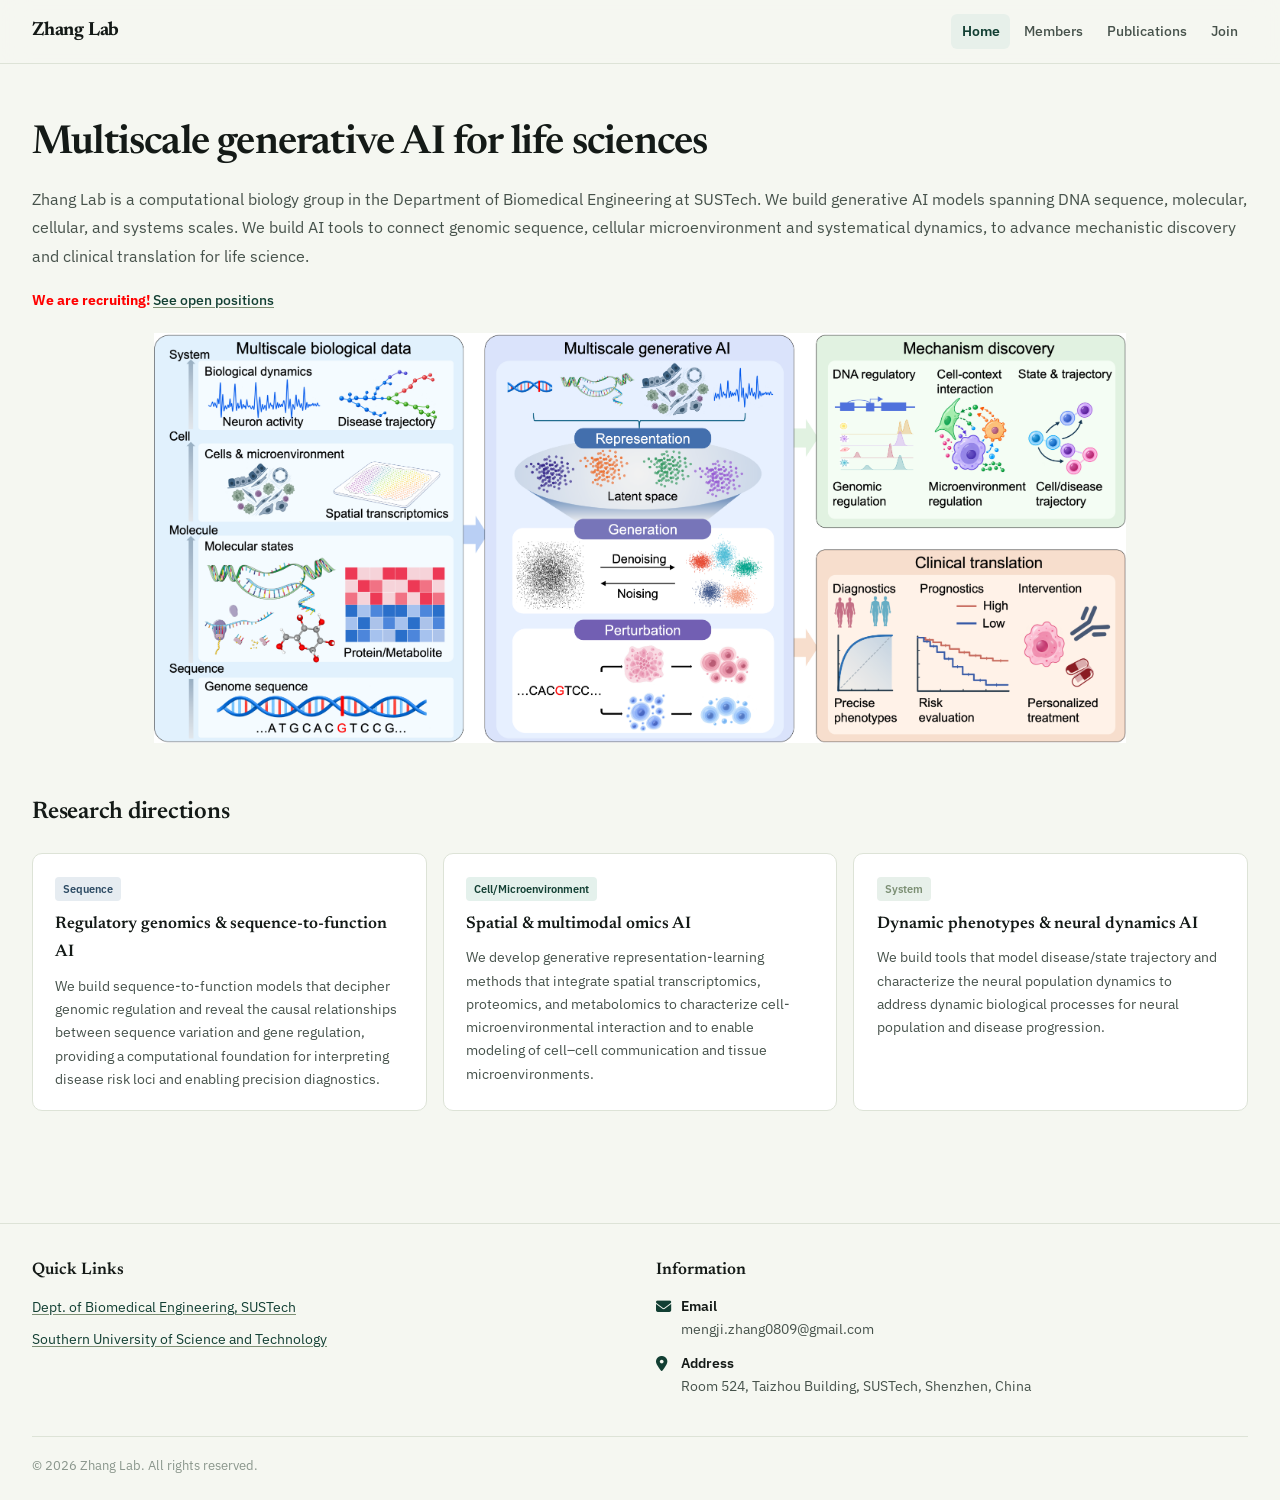
==== index.html @ 7299da32 "Modify image margin in hero note section Adjusted the margin of the research framework image." ====
<!DOCTYPE html>
<html lang="en">
<head>
<meta charset="UTF-8">
<meta name="viewport" content="width=device-width, initial-scale=1.0">
<title>Zhang Lab — Computational Biology, SUSTech</title>
<link rel="preconnect" href="https://fonts.googleapis.com">
<link rel="preconnect" href="https://fonts.gstatic.com" crossorigin>
<link href="https://fonts.googleapis.com/css2?family=Newsreader:ital,opsz,wght@0,6..72,400;0,6..72,500;0,6..72,600;0,6..72,700;1,6..72,400;1,6..72,500&family=IBM+Plex+Sans:wght@400;500;600&display=swap" rel="stylesheet">
<link rel="stylesheet" href="https://cdnjs.cloudflare.com/ajax/libs/font-awesome/6.5.1/css/all.min.css">
<link rel="stylesheet" href="styles.css">
</head>
<body>

<nav>
  <div class="nav-inner">
    <a class="nav-name" href="index.html">Zhang Lab</a>
    <button class="hamburger" aria-label="Toggle menu"><i class="fas fa-bars"></i></button>
    <div class="nav-right">
      <div class="nav-links">
        <a href="index.html" class="active">Home</a>
        <a href="members.html">Members</a>
        <a href="publications.html">Publications</a>
        <a href="join.html">Join</a>
      </div>
    </div>
  </div>
</nav>

<main>
  <section class="hero">
    <div class="hero-text">
      <h1>Multiscale generative AI for life sciences</h1>
      <p class="hero-lede">
        Zhang Lab is a computational biology group in the Department of Biomedical Engineering at SUSTech. We build generative AI models spanning DNA sequence, molecular, cellular, and systems scales. We build AI tools to connect genomic sequence, cellular microenvironment and systematical dynamics, to advance mechanistic discovery and clinical translation for life science.
        
      </p>
      <p class="hero-note">  <strong style="color:red;">We are recruiting!</strong>    
        <a href="join.html">See open positions</a>
        <img src="assets/research-framework.png" alt="Research framework" style="display: block; max-width: 80%; margin: 20px auto -50px;">
      </p>
<!--       <div class="hero-actions">
        <a class="btn btn-primary" href="join.html">Join the lab</a>
      </div> -->
    </div>
<!--     <figure class="hero-figure">
      <img src="assets/research-framework.png" alt="Multiscale generative AI research framework: from multiscale biological data (sequence, molecule, cell, system) through representation, generation, and perturbation modeling, toward mechanism discovery and clinical translation">
    </figure> -->
  </section>

  <section class="section" id="research">
    <div class="section-head"><h2 class="section-title">Research directions</h2></div>
    <p class="research-lede">
    
    </p>
    <div class="research-grid">
      <div class="research-card">
        <span class="research-tag tag-dna">Sequence</span>
        <h3>Regulatory genomics &amp; sequence-to-function AI</h3>
        <p>
          We build sequence-to-function models that decipher genomic regulation and reveal the causal relationships between sequence variation and gene regulation, providing a computational foundation for interpreting disease risk loci and enabling precision diagnostics.
        </p>
      </div>
      <div class="research-card">
        <span class="research-tag tag-omics">Cell/Microenvironment</span>
        <h3>Spatial &amp; multimodal omics AI</h3>
        <p>
          We develop generative representation-learning methods that integrate spatial transcriptomics, proteomics, and metabolomics to characterize cell-microenvironmental interaction and to enable modeling of cell–cell communication and tissue microenvironments.
        </p>
      </div>
      <div class="research-card">
        <span class="research-tag tag-neuro">System</span>
        <h3>Dynamic phenotypes &amp; neural dynamics AI</h3>
        <p>
          We build tools that model disease/state trajectory and characterize the neural population dynamics to address dynamic biological processes for neural population and disease progression.
        </p>
      </div>
    </div>
<!--     <p class="research-note">
      Together, these directions form a technical framework of data representation → generative modeling → perturbation simulation, serving two goals: mechanistic discovery and clinical translation.
      
    </p> -->
  </section>
</main>

<footer class="site-footer">
  <div class="footer-inner">
    <div class="footer-col">
      <h3>Quick Links</h3>
      <ul class="footer-links">
        <li><a href="https://bme.sustech.edu.cn/en/" target="_blank">Dept. of Biomedical Engineering, SUSTech</a></li>
        <li><a href="https://www.sustech.edu.cn/en/" target="_blank">Southern University of Science and Technology</a></li>
      </ul>
    </div>
    <div class="footer-col">
      <h3>Information</h3>
      <div class="footer-info-item">
        <i class="fas fa-envelope"></i>
        <div><span class="footer-info-label">Email</span>mengji.zhang0809@gmail.com</div>
      </div>
      <div class="footer-info-item">
        <i class="fas fa-location-dot"></i>
        <div><span class="footer-info-label">Address</span>Room 524, Taizhou Building, SUSTech, Shenzhen, China</div>
      </div>
    </div>
  </div>
  <div class="footer-bottom">
    <p>© 2026 Zhang Lab. All rights reserved.</p>
  </div>
</footer>

<script src="main.js"></script>
</body>
</html>
---- styles.css ----
:root{
  --ink:#141a17; --ink-soft:#46524b; --ink-muted:#8a968c;
  --paper:#f5f7f1; --card:#ffffff;
  --line:#dde3d7; --line-soft:#e9ede3;
  --teal:#1f6f5c; --teal-deep:#123f33;
  --amber:#b8722f; --amber-deep:#8a541e;
  --ink-blue:#2c4a63; --sage:#7c8f74;
  --highlight:#e7f0ea;
  --serif:'Newsreader',Georgia,serif;
  --sans:'IBM Plex Sans',-apple-system,sans-serif;
  --max-w:1320px; --nav-h:64px;
}
*{margin:0;padding:0;box-sizing:border-box;}
html{scroll-behavior:smooth;scroll-padding-top:calc(var(--nav-h) + 18px);}
body{font-family:var(--sans);color:var(--ink);background:var(--paper);line-height:1.7;font-size:15.5px;-webkit-font-smoothing:antialiased;}
a{color:inherit;}
:focus-visible{outline:2px solid var(--teal);outline-offset:2px;}

nav{position:sticky;top:0;z-index:100;background:rgba(245,247,241,0.9);backdrop-filter:blur(14px);-webkit-backdrop-filter:blur(14px);border-bottom:1px solid var(--line);height:var(--nav-h);}
.nav-inner{max-width:var(--max-w);margin:0 auto;padding:0 2rem;height:100%;display:flex;align-items:center;justify-content:space-between;gap:1rem;}
.nav-name{font-family:var(--serif);font-weight:700;font-size:1.2rem;color:var(--ink);text-decoration:none;letter-spacing:-0.01em;}
.nav-right{display:flex;align-items:center;gap:1.4rem;}
.nav-links{display:flex;gap:0.2rem;}
.nav-links a{font-size:0.85rem;font-weight:500;color:var(--ink-soft);text-decoration:none;padding:0.4rem 0.65rem;border-radius:6px;transition:all .2s;}
.nav-links a:hover{color:var(--teal-deep);background:var(--highlight);}
.nav-links a.active{color:var(--teal-deep);background:var(--highlight);font-weight:600;}
.hamburger{display:none;background:none;border:none;font-size:1.25rem;cursor:pointer;color:var(--ink);min-width:32px;min-height:32px;}

main{max-width:var(--max-w);margin:0 auto;padding:0 2rem 4rem;}

.page-header{padding:2.6rem 0 0.6rem;}
.page-header h1{font-family:var(--serif);font-size:2.1rem;font-weight:600;letter-spacing:-0.02em;margin-bottom:0.6rem;}
.page-header p{color:var(--ink-soft);font-size:0.96rem;}

.hero{display:flex;flex-direction:column;gap:1.8rem;padding:3.5rem 0 2.5rem;}
.hero h1{font-family:var(--serif);font-size:2.5rem;font-weight:600;letter-spacing:-0.02em;line-height:1.22;margin-bottom:1rem;max-width:34ch;}
.hero-lede{color:var(--ink-soft);font-size:1.02rem;line-height:1.75;margin-bottom:1.1rem;}
.hero-note{font-size:0.9rem;color:var(--ink-muted);margin-bottom:1.4rem;}
.hero-note a{color:var(--teal-deep);font-weight:500;text-decoration:underline;text-decoration-color:var(--sage);text-underline-offset:2px;}
.hero-actions{display:flex;gap:0.7rem;flex-wrap:wrap;}
.btn{display:inline-flex;align-items:center;gap:0.45rem;font-family:var(--sans);font-size:0.88rem;font-weight:600;padding:0.65rem 1.15rem;border-radius:8px;text-decoration:none;border:1px solid transparent;transition:transform .15s, box-shadow .15s;}
.btn-primary{background:var(--teal-deep);color:#fff;}
.btn-primary:hover{transform:translateY(-1px);box-shadow:0 6px 16px rgba(18,63,51,0.22);}
.btn-ghost{border-color:var(--line);color:var(--ink);}
.btn-ghost:hover{border-color:var(--teal);color:var(--teal-deep);}
.hero-figure{width:100%;}
.hero-figure img{width:100%;height:auto;display:block;border-radius:12px;border:1px solid var(--line);background:var(--card);}

.section{padding:2.3rem 0 0;}
.section-head{margin-bottom:1.3rem;}
.section-title{font-family:var(--serif);font-size:1.5rem;font-weight:600;letter-spacing:-0.01em;margin-bottom:0.3rem;}
.section-sub{font-size:0.9rem;color:var(--ink-muted);max-width:60ch;}

.news-list{display:flex;flex-direction:column;}
.news-item{display:flex;gap:1.1rem;align-items:baseline;padding:0.7rem 0;border-bottom:1px solid var(--line-soft);}
.news-item:last-child{border-bottom:none;}
.news-date{font-size:0.8rem;color:var(--ink-muted);white-space:nowrap;min-width:64px;}
.news-text{font-size:0.94rem;color:var(--ink-soft);}
.news-pin{display:inline-block;font-size:0.65rem;font-weight:700;padding:0.1rem 0.4rem;border-radius:4px;margin-right:0.4rem;color:var(--amber-deep);background:#f7ecdd;vertical-align:middle;}

.research-grid{display:grid;grid-template-columns:1fr 1fr 1fr;gap:1rem;}
.research-lede{font-size:0.92rem;color:var(--ink-soft);line-height:1.75;margin-bottom:1.3rem;}
.research-note{font-size:0.85rem;color:var(--ink-muted);line-height:1.65;margin-top:1.1rem;}
.research-card{background:var(--card);border:1px solid var(--line);border-radius:10px;padding:1.2rem 1.4rem;}
.research-tag{display:inline-block;font-size:0.7rem;font-weight:600;padding:0.15rem 0.5rem;border-radius:4px;margin-bottom:0.55rem;}
.tag-omics{color:var(--teal-deep);background:#e4f1ec;}
.tag-dna{color:var(--ink-blue);background:#e6ecf1;}
.tag-mol{color:var(--amber-deep);background:#f7ecdd;}
.tag-neuro{color:var(--sage);background:var(--highlight);}
.research-card h3{font-family:var(--serif);font-size:1.05rem;font-weight:600;margin-bottom:0.5rem;}
.research-card p{font-size:0.88rem;color:var(--ink-soft);line-height:1.65;}

.people-intro{font-size:0.92rem;color:var(--ink-muted);margin-bottom:1.2rem;}
.people-grid{display:grid;grid-template-columns:repeat(4,1fr);gap:1rem;}
.person-card{background:var(--card);border:1px solid var(--line);border-radius:10px;overflow:hidden;text-align:center;padding-bottom:1.1rem;}
.person-photo{width:100%;aspect-ratio:1/1;margin:0 0 0.9rem;border-radius:0;background:var(--line-soft);}
.person-photo img{width:100%;height:100%;object-fit:cover;display:block;}
.person-name{font-family:var(--serif);font-weight:600;font-size:1rem;padding:0 1.1rem;}
.person-role{font-size:0.78rem;color:var(--teal-deep);font-weight:600;margin:0.15rem 0 0.5rem;padding:0 1.1rem;}
.person-bio{font-size:0.82rem;color:var(--ink-muted);line-height:1.55;margin-bottom:0.7rem;padding:0 1.1rem;}
.person-links{display:flex;gap:0.5rem;justify-content:center;padding:0 1.1rem;}
.person-links a{font-size:0.85rem;color:var(--ink-muted);}
.person-links a:hover{color:var(--teal-deep);}
.person-card.alumnus{opacity:0.9;}
.person-card.alumnus .person-photo{filter:grayscale(0.35);}
.person-now{font-size:0.78rem;color:var(--ink-muted);margin-bottom:0.6rem;}
.person-now b{color:var(--ink-soft);font-weight:600;}
.empty-state{border:1.5px dashed var(--line);border-radius:10px;padding:1.6rem;text-align:center;color:var(--ink-muted);font-size:0.9rem;}

.join-lede{font-size:0.98rem;color:var(--ink-soft);line-height:1.75;margin-bottom:1.6rem;}
.position-list{display:grid;grid-template-columns:repeat(3,1fr);gap:0.8rem;margin-bottom:1.4rem;}
.position-item{background:var(--card);border:1px solid var(--line);border-radius:10px;padding:0.9rem 1.1rem;}
.position-item .role{font-family:var(--serif);font-weight:600;font-size:0.95rem;}
.position-item .note{font-size:0.78rem;color:var(--ink-muted);margin-top:0.15rem;}
.info-box{background:var(--highlight);border:1px solid var(--line);border-radius:10px;padding:0.9rem 1.1rem;font-size:0.86rem;color:var(--ink-soft);line-height:1.6;margin-bottom:1.5rem;}
.join-actions{margin-top:0.3rem;}

.pub-intro{font-size:0.88rem;color:var(--ink-muted);margin-bottom:1.1rem;}
.pub-list{display:flex;flex-direction:column;gap:1rem;}
.pub-item{display:flex;gap:1.1rem;align-items:flex-start;}
.pub-thumb{width:76px;height:76px;flex-shrink:0;border-radius:8px;overflow:hidden;background:var(--line-soft);border:1px solid var(--line);}
.pub-thumb img{width:100%;height:100%;object-fit:contain;display:block;}
.pub-title{font-weight:600;font-size:0.95rem;color:var(--ink);}
.pub-title a{color:inherit;text-decoration:none;}
.pub-title a:hover{color:var(--teal-deep);}
.pub-meta{font-size:0.82rem;color:var(--ink-muted);margin-top:0.2rem;}
.pub-badge{display:inline-block;font-size:0.66rem;font-weight:700;padding:0.08rem 0.4rem;border-radius:3px;margin-left:0.3rem;color:var(--amber-deep);background:#f7ecdd;vertical-align:middle;}

.tool-card{background:var(--ink);color:#dfe6e2;border-radius:12px;padding:1.4rem 1.7rem;}
.tool-card h3{font-family:var(--serif);font-size:1.05rem;color:#9fd6c2;margin-bottom:0.4rem;}
.tool-card p{font-size:0.88rem;line-height:1.65;color:#c3ccc7;margin-bottom:0.9rem;}
.tool-card code{display:inline-block;background:rgba(255,255,255,0.08);padding:0.28rem 0.75rem;border-radius:6px;font-size:0.82rem;color:#9fd6c2;border:1px solid rgba(255,255,255,0.1);}
.tool-links{display:flex;gap:0.9rem;margin-top:0.7rem;}
.tool-links a{font-size:0.8rem;color:#9fd6c2;text-decoration:none;}
.tool-links a:hover{opacity:0.75;}

footer{border-top:1px solid var(--line);max-width:var(--max-w);margin:3rem auto 0;padding:1.5rem 2rem;text-align:center;font-size:0.8rem;color:var(--ink-muted);}

.site-footer{text-align:left;padding:2rem 2rem 1.5rem;}
.footer-inner{display:grid;grid-template-columns:1fr 1fr;gap:2rem;padding-bottom:1.6rem;}
.footer-col h3{font-family:var(--serif);color:var(--ink);font-size:1.05rem;font-weight:600;margin-bottom:0.7rem;}
.footer-links{list-style:none;display:flex;flex-direction:column;gap:0.5rem;}
.footer-links a{color:var(--teal-deep);text-decoration:underline;text-decoration-color:var(--sage);text-underline-offset:2px;font-size:0.88rem;}
.footer-links a:hover{color:var(--teal);}
.footer-info-item{display:flex;gap:0.7rem;margin-bottom:0.8rem;font-size:0.88rem;line-height:1.55;color:var(--ink-soft);}
.footer-info-item i{color:var(--teal-deep);font-size:0.95rem;margin-top:0.2rem;width:14px;}
.footer-info-label{display:block;color:var(--ink);font-weight:600;font-size:0.85rem;margin-bottom:0.1rem;}
.footer-bottom{border-top:1px solid var(--line);padding-top:1.1rem;font-size:0.8rem;color:var(--ink-muted);}
.footer-bottom p{margin-bottom:0.25rem;}
.footer-bottom p:last-child{margin-bottom:0;}

@media (max-width:760px){
  .hero{padding-top:2.2rem;}
  .hero h1{font-size:2rem;max-width:none;}
  .research-grid{grid-template-columns:1fr;}
  .people-grid{grid-template-columns:1fr 1fr;}
  .position-list{grid-template-columns:1fr 1fr;}
  .footer-inner{grid-template-columns:1fr;gap:1.8rem;}
  .nav-links{display:none;}
  .nav-links.open{display:flex;flex-direction:column;position:absolute;top:var(--nav-h);left:0;right:0;background:rgba(245,247,241,0.98);border-bottom:1px solid var(--line);padding:0.5rem 1rem;}
  .nav-links.open a{padding:0.7rem 1rem;}
  .hamburger{display:block;}
  main{padding:0 1.25rem 3rem;}
  .site-footer{padding:1.6rem 1.25rem 1.2rem;}
}
@media (max-width:480px){
  .people-grid{grid-template-columns:1fr;}
  .position-list{grid-template-columns:1fr;}
}
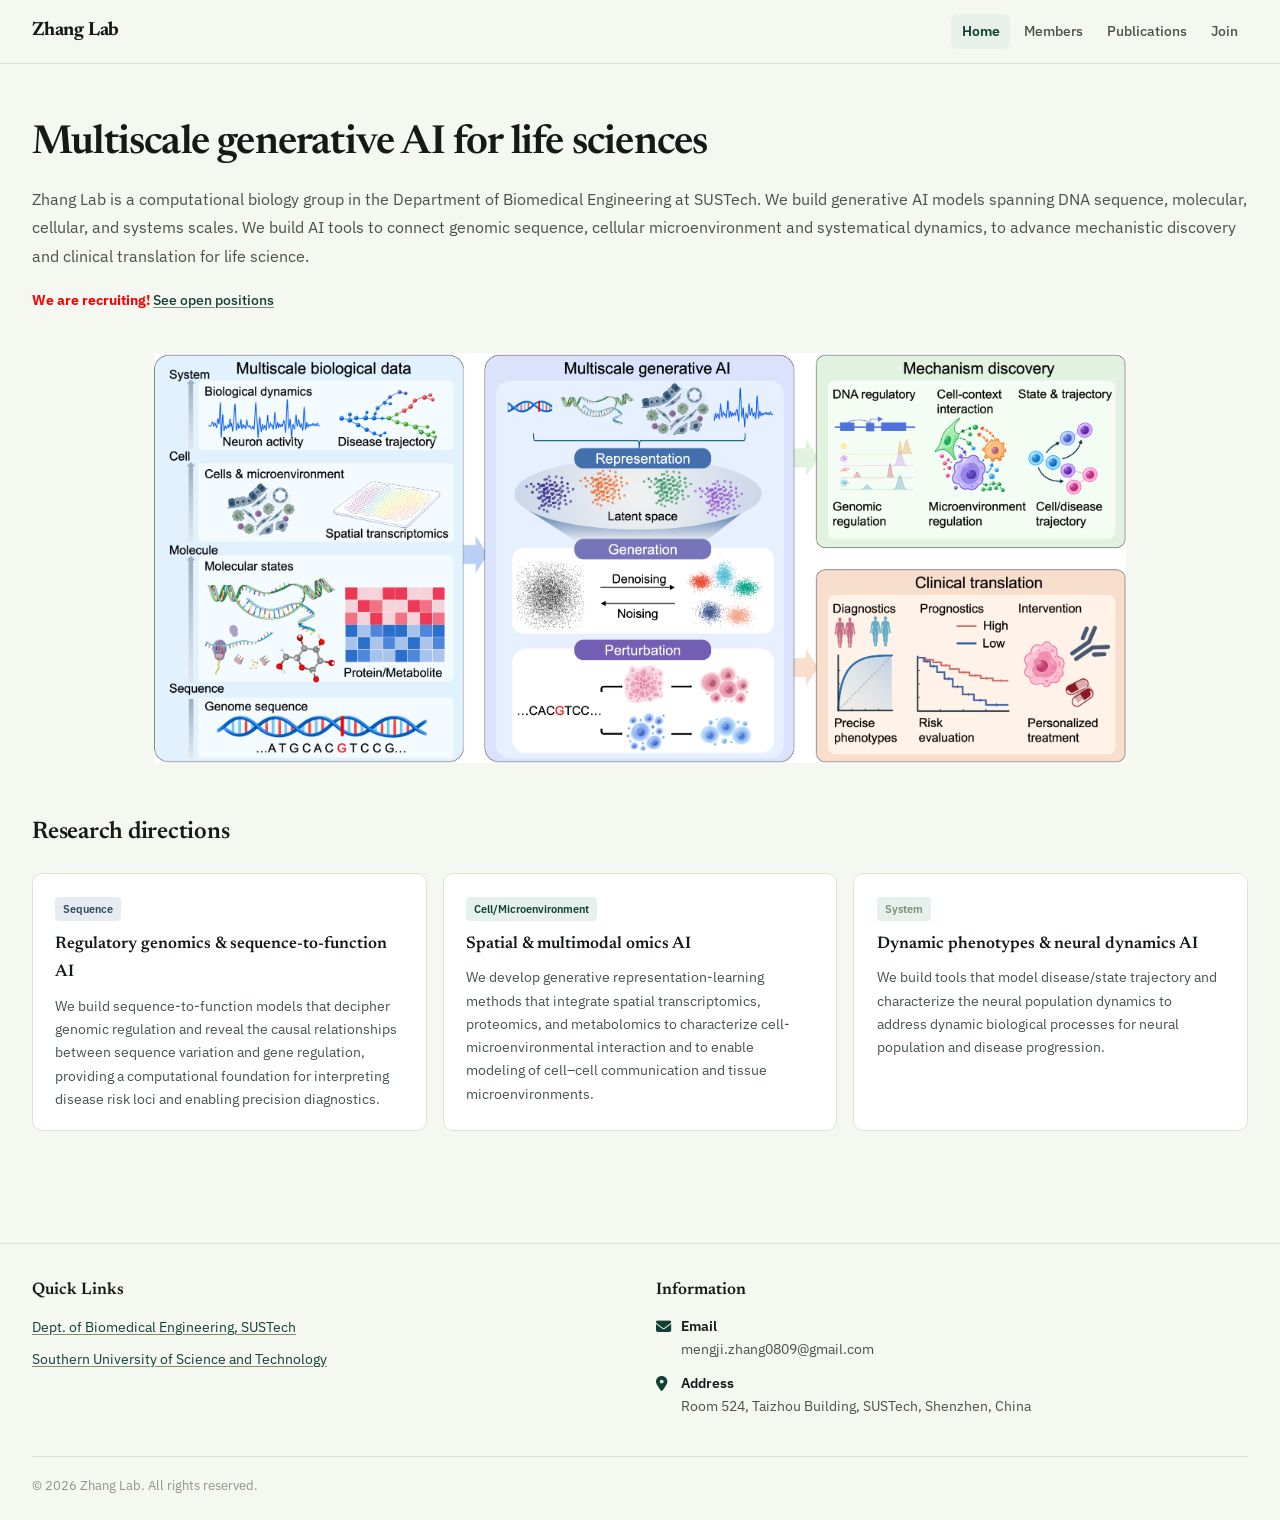
==== commit d8254cf7: "Update index.html" ====
--- a/index.html
+++ b/index.html
@@ -37,7 +37,7 @@
       </p>
       <p class="hero-note">  <strong style="color:red;">We are recruiting!</strong>    
         <a href="join.html">See open positions</a>
-        <img src="assets/research-framework.png" alt="Research framework" style="display: block; max-width: 80%; margin: 20px auto -50px;">
+        <img src="assets/research-framework.png" alt="Research framework" style="display: block; max-width: 80%; margin: 40px auto -50px;">
       </p>
 <!--       <div class="hero-actions">
         <a class="btn btn-primary" href="join.html">Join the lab</a>
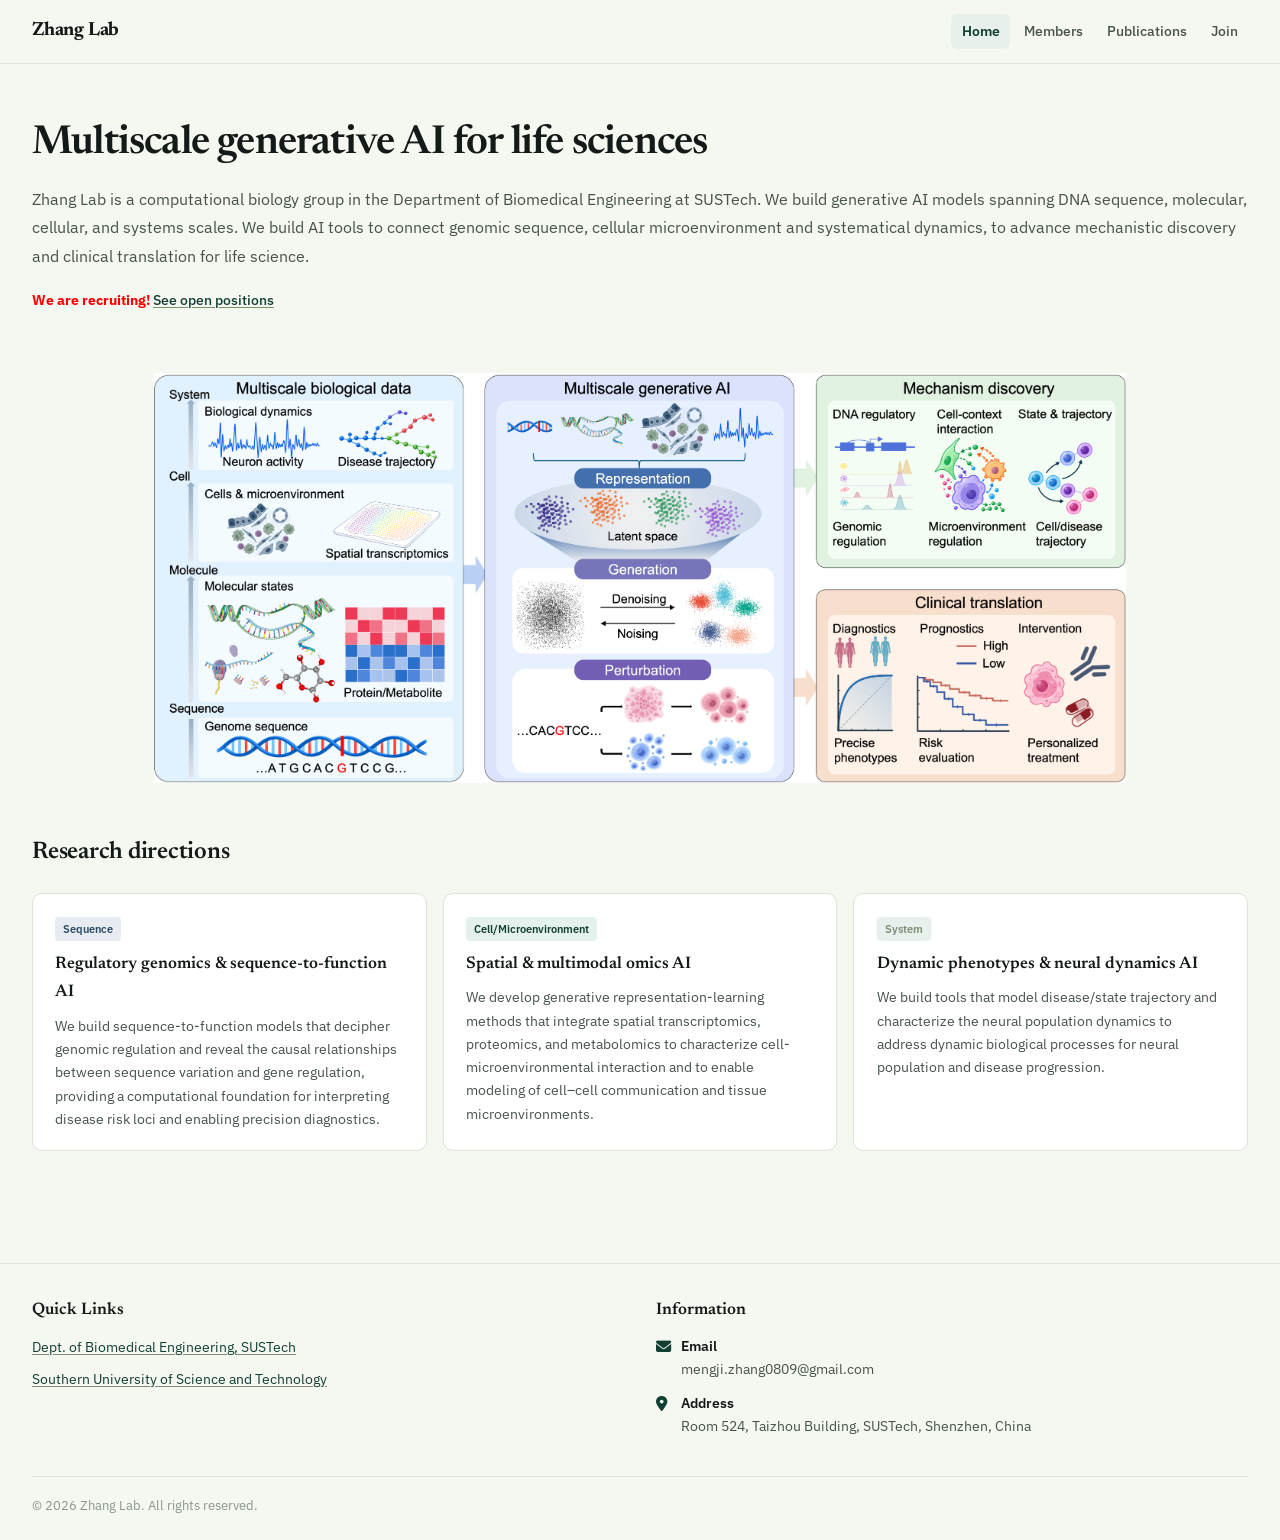
==== commit 205a24ea: "Update image margin in hero note section Adjusted the margin of the research framework image." ====
--- a/index.html
+++ b/index.html
@@ -37,7 +37,7 @@
       </p>
       <p class="hero-note">  <strong style="color:red;">We are recruiting!</strong>    
         <a href="join.html">See open positions</a>
-        <img src="assets/research-framework.png" alt="Research framework" style="display: block; max-width: 80%; margin: 40px auto -50px;">
+        <img src="assets/research-framework.png" alt="Research framework" style="display: block; max-width: 80%; margin: 60px auto -50px;">
       </p>
 <!--       <div class="hero-actions">
         <a class="btn btn-primary" href="join.html">Join the lab</a>
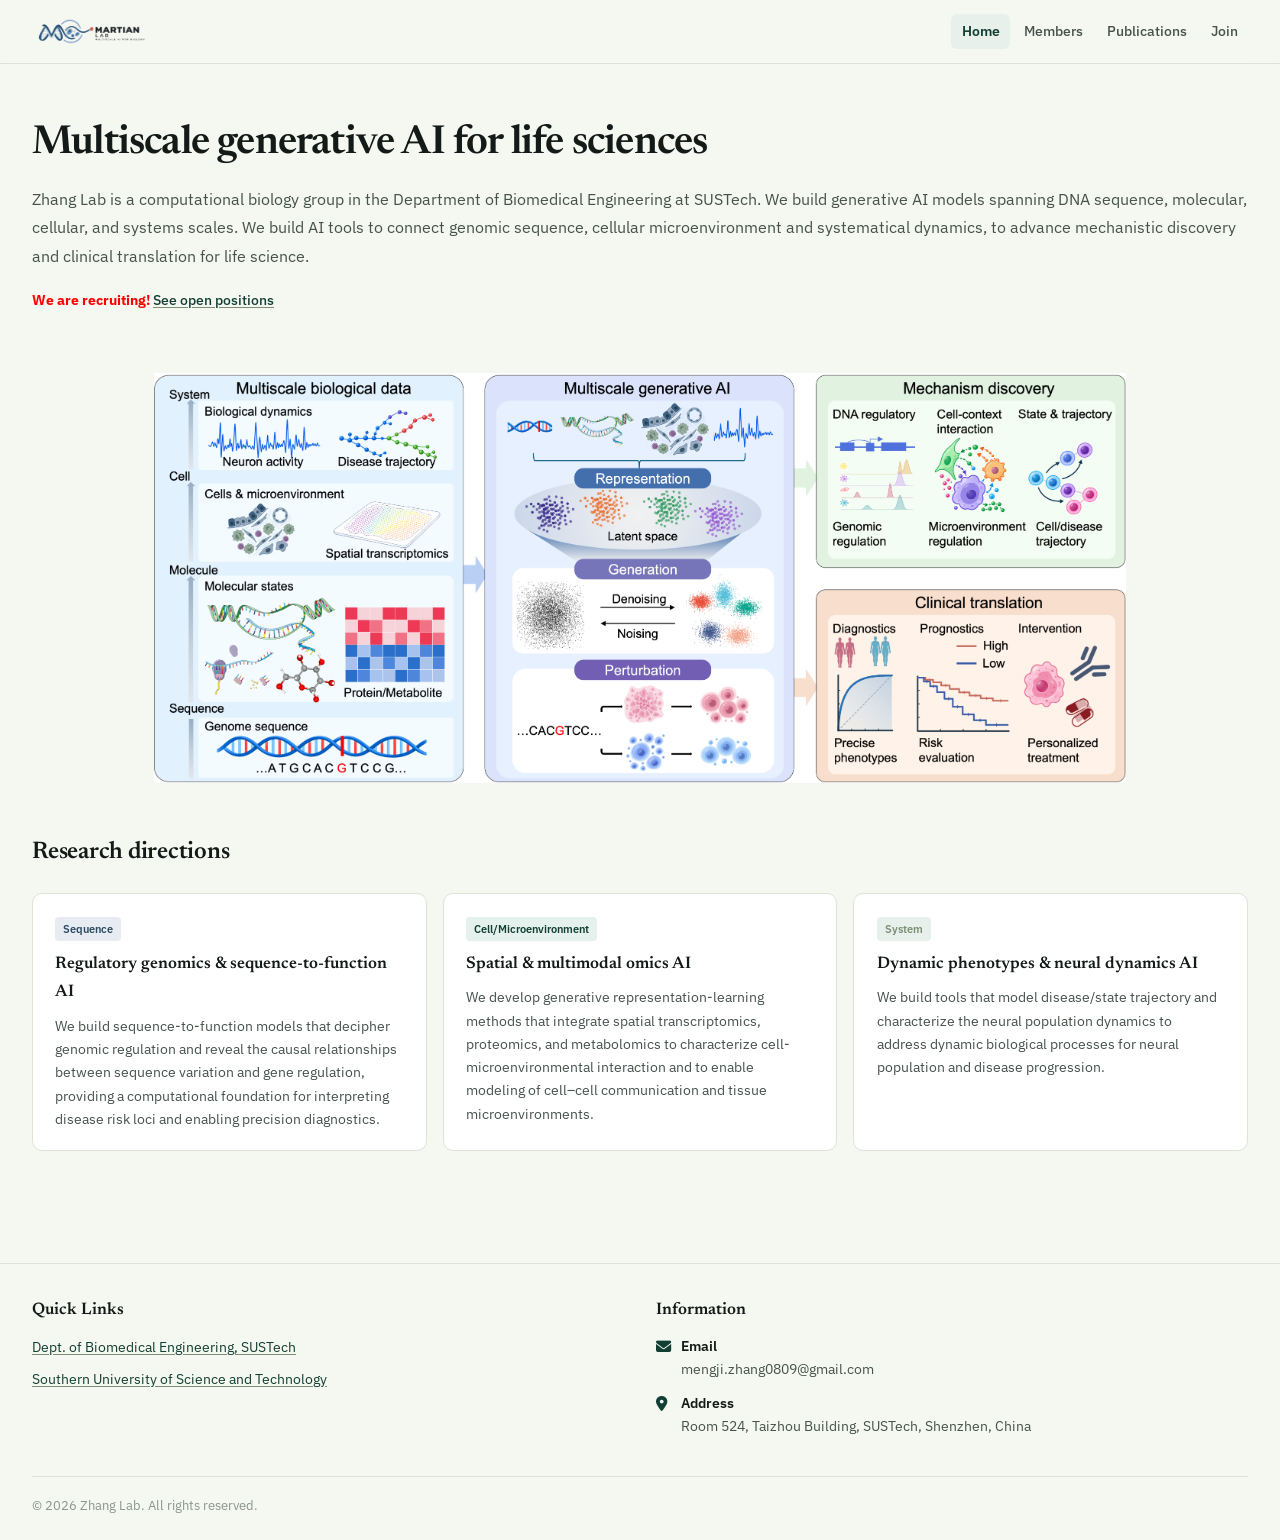
==== commit f868d411: "Replace text link with logo in navigation" ====
--- a/index.html
+++ b/index.html
@@ -14,7 +14,7 @@
 
 <nav>
   <div class="nav-inner">
-    <a class="nav-name" href="index.html">Zhang Lab</a>
+    <a class="nav-name" href="index.html"><img src="assets/logo.png" alt="Zhang Lab" style="height: 40px; display: block;"></a>
     <button class="hamburger" aria-label="Toggle menu"><i class="fas fa-bars"></i></button>
     <div class="nav-right">
       <div class="nav-links">
--- a/styles.css
+++ b/styles.css
@@ -77,6 +77,7 @@
 .person-photo img{width:100%;height:100%;object-fit:cover;display:block;}
 .person-name{font-family:var(--serif);font-weight:600;font-size:1rem;padding:0 1.1rem;}
 .person-role{font-size:0.78rem;color:var(--teal-deep);font-weight:600;margin:0.15rem 0 0.5rem;padding:0 1.1rem;}
+.person-school {font-size: 0.9em;color: #666;margin-top: 2px;}
 .person-bio{font-size:0.82rem;color:var(--ink-muted);line-height:1.55;margin-bottom:0.7rem;padding:0 1.1rem;}
 .person-links{display:flex;gap:0.5rem;justify-content:center;padding:0 1.1rem;}
 .person-links a{font-size:0.85rem;color:var(--ink-muted);}
@@ -146,4 +147,4 @@
 @media (max-width:480px){
   .people-grid{grid-template-columns:1fr;}
   .position-list{grid-template-columns:1fr;}
-}+}
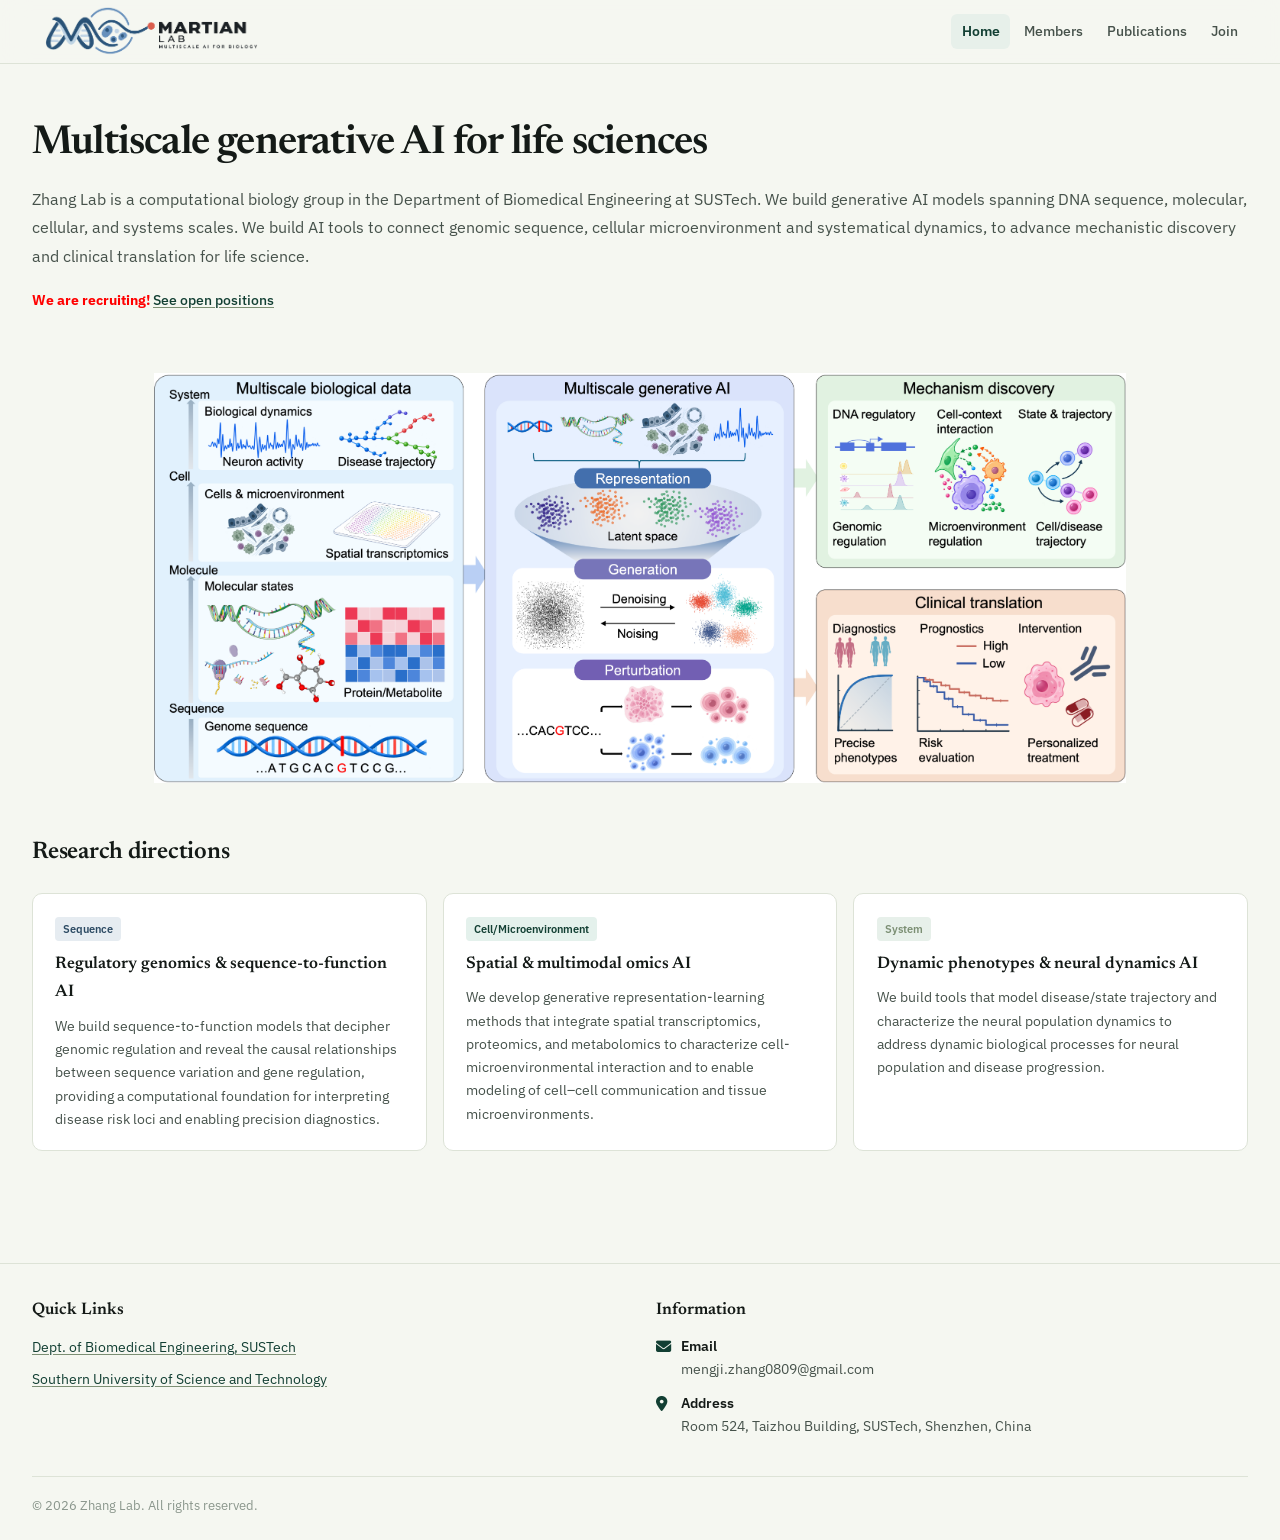
==== commit ec5412e2: "Update index.html" ====
--- a/index.html
+++ b/index.html
@@ -14,7 +14,7 @@
 
 <nav>
   <div class="nav-inner">
-    <a class="nav-name" href="index.html"><img src="assets/logo.png" alt="Zhang Lab" style="height: 40px; display: block;"></a>
+    <a class="nav-name" href="index.html"><img src="assets/logo.png" alt="Zhang Lab" style="height: 80px; display: block;"></a>
     <button class="hamburger" aria-label="Toggle menu"><i class="fas fa-bars"></i></button>
     <div class="nav-right">
       <div class="nav-links">
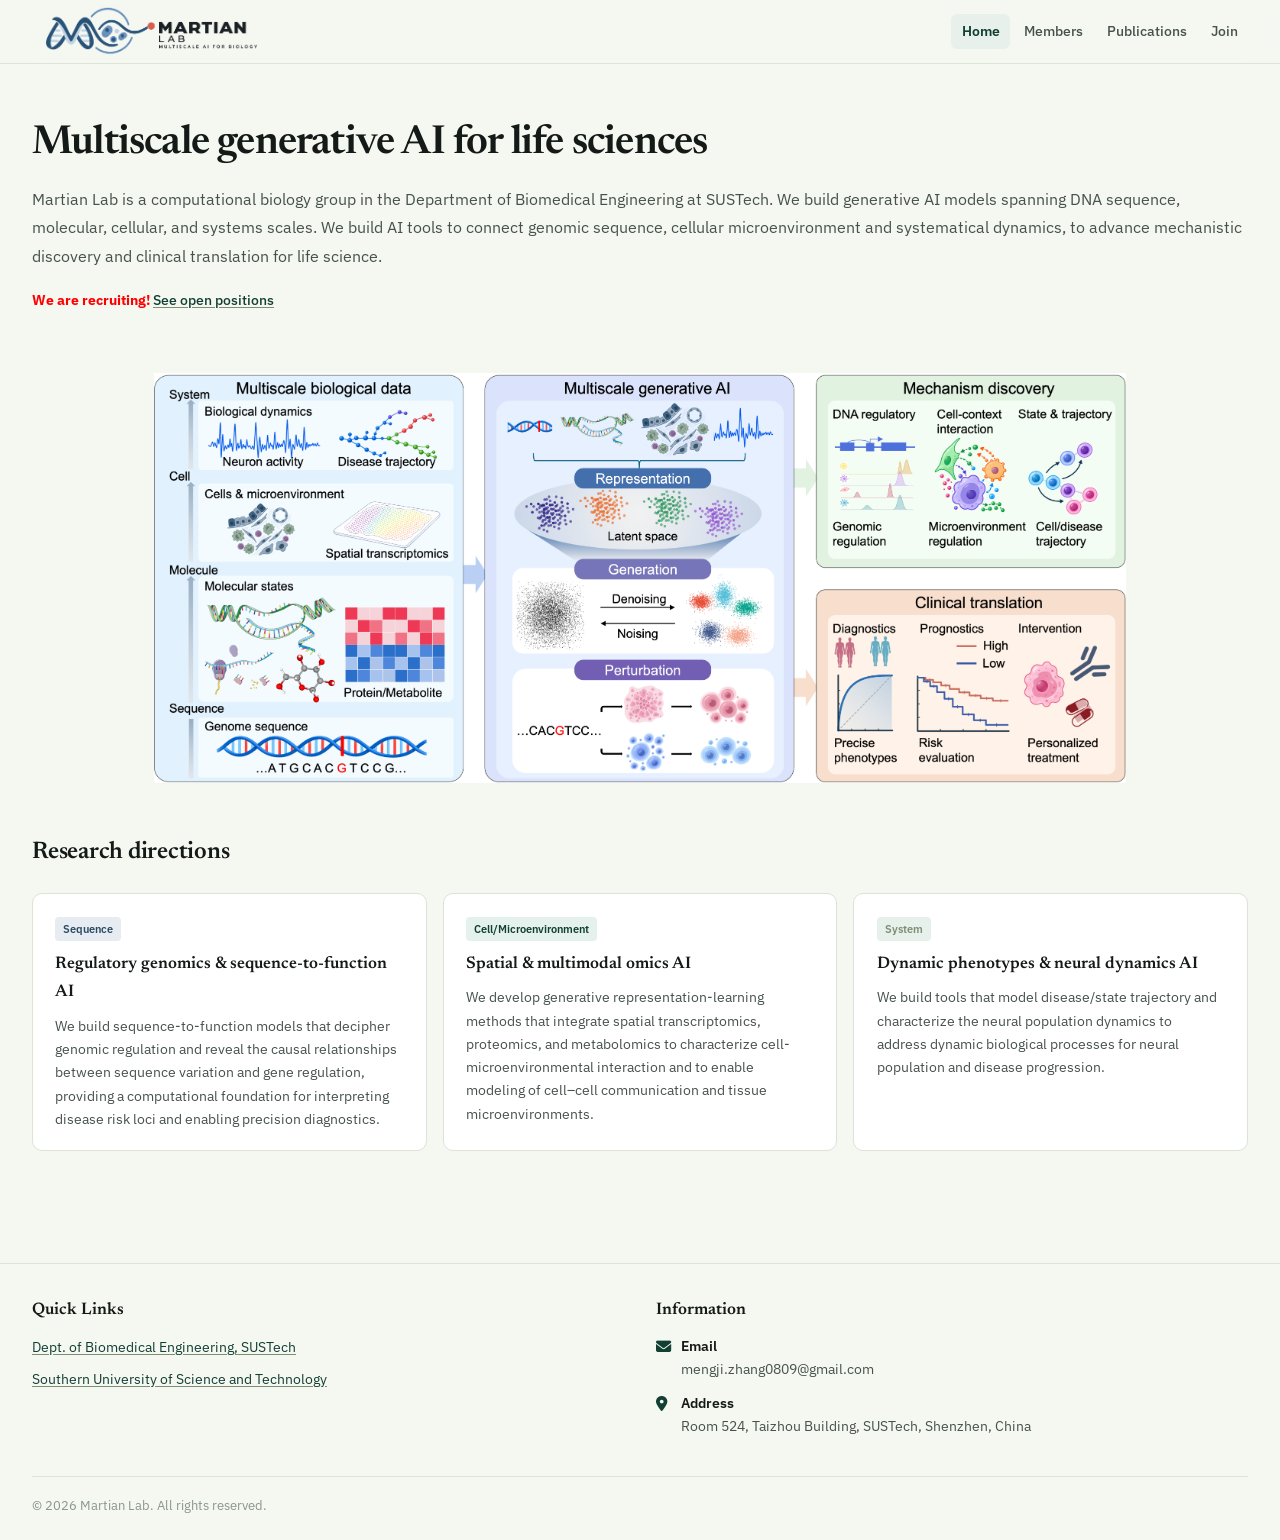
==== commit 53e83726: "Update lab name from Zhang Lab to Martian Lab" ====
--- a/index.html
+++ b/index.html
@@ -32,7 +32,7 @@
     <div class="hero-text">
       <h1>Multiscale generative AI for life sciences</h1>
       <p class="hero-lede">
-        Zhang Lab is a computational biology group in the Department of Biomedical Engineering at SUSTech. We build generative AI models spanning DNA sequence, molecular, cellular, and systems scales. We build AI tools to connect genomic sequence, cellular microenvironment and systematical dynamics, to advance mechanistic discovery and clinical translation for life science.
+        Martian Lab is a computational biology group in the Department of Biomedical Engineering at SUSTech. We build generative AI models spanning DNA sequence, molecular, cellular, and systems scales. We build AI tools to connect genomic sequence, cellular microenvironment and systematical dynamics, to advance mechanistic discovery and clinical translation for life science.
         
       </p>
       <p class="hero-note">  <strong style="color:red;">We are recruiting!</strong>    
@@ -105,7 +105,7 @@
     </div>
   </div>
   <div class="footer-bottom">
-    <p>© 2026 Zhang Lab. All rights reserved.</p>
+    <p>© 2026 Martian Lab. All rights reserved.</p>
   </div>
 </footer>
 
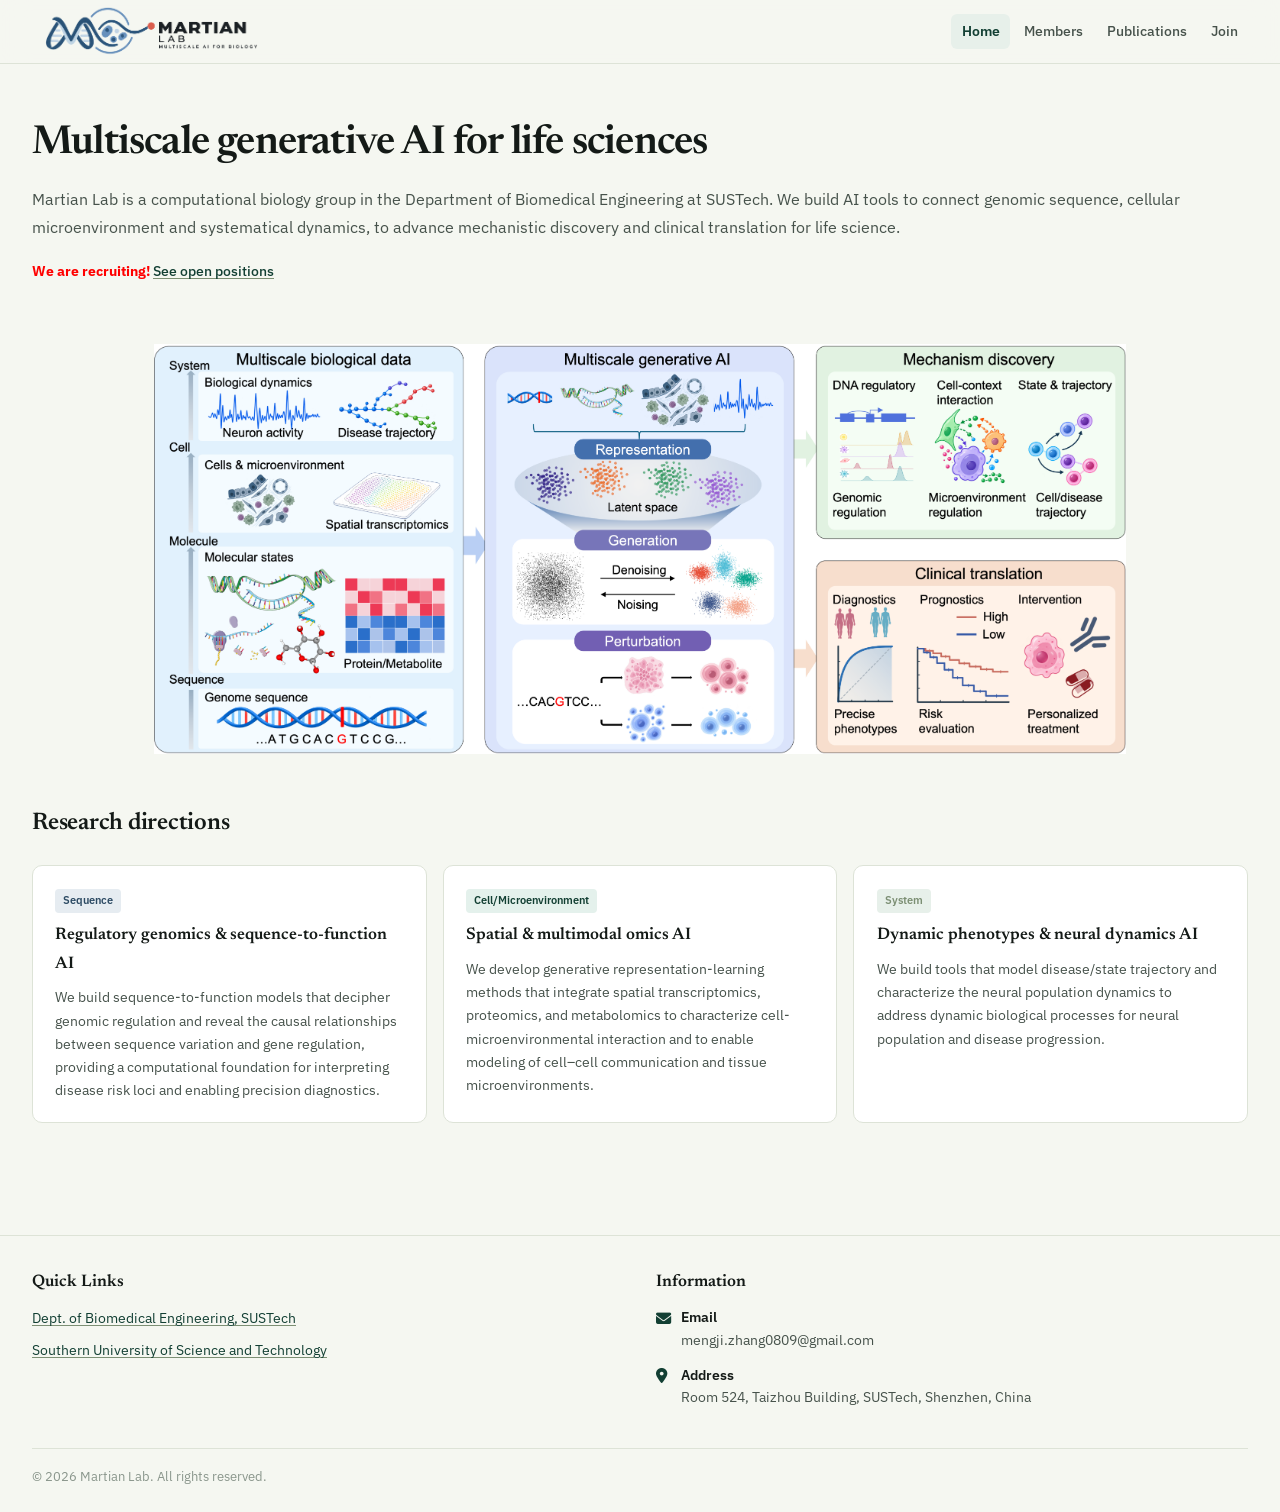
==== commit 7ac8d1b9: "Simplify description of Martian Lab Removed redundant information about generative AI models." ====
--- a/index.html
+++ b/index.html
@@ -3,7 +3,7 @@
 <head>
 <meta charset="UTF-8">
 <meta name="viewport" content="width=device-width, initial-scale=1.0">
-<title>Zhang Lab — Computational Biology, SUSTech</title>
+<title>Martian Lab — Computational Biology, SUSTech</title>
 <link rel="preconnect" href="https://fonts.googleapis.com">
 <link rel="preconnect" href="https://fonts.gstatic.com" crossorigin>
 <link href="https://fonts.googleapis.com/css2?family=Newsreader:ital,opsz,wght@0,6..72,400;0,6..72,500;0,6..72,600;0,6..72,700;1,6..72,400;1,6..72,500&family=IBM+Plex+Sans:wght@400;500;600&display=swap" rel="stylesheet">
@@ -32,7 +32,7 @@
     <div class="hero-text">
       <h1>Multiscale generative AI for life sciences</h1>
       <p class="hero-lede">
-        Martian Lab is a computational biology group in the Department of Biomedical Engineering at SUSTech. We build generative AI models spanning DNA sequence, molecular, cellular, and systems scales. We build AI tools to connect genomic sequence, cellular microenvironment and systematical dynamics, to advance mechanistic discovery and clinical translation for life science.
+        Martian Lab is a computational biology group in the Department of Biomedical Engineering at SUSTech. We build AI tools to connect genomic sequence, cellular microenvironment and systematical dynamics, to advance mechanistic discovery and clinical translation for life science.
         
       </p>
       <p class="hero-note">  <strong style="color:red;">We are recruiting!</strong>    
